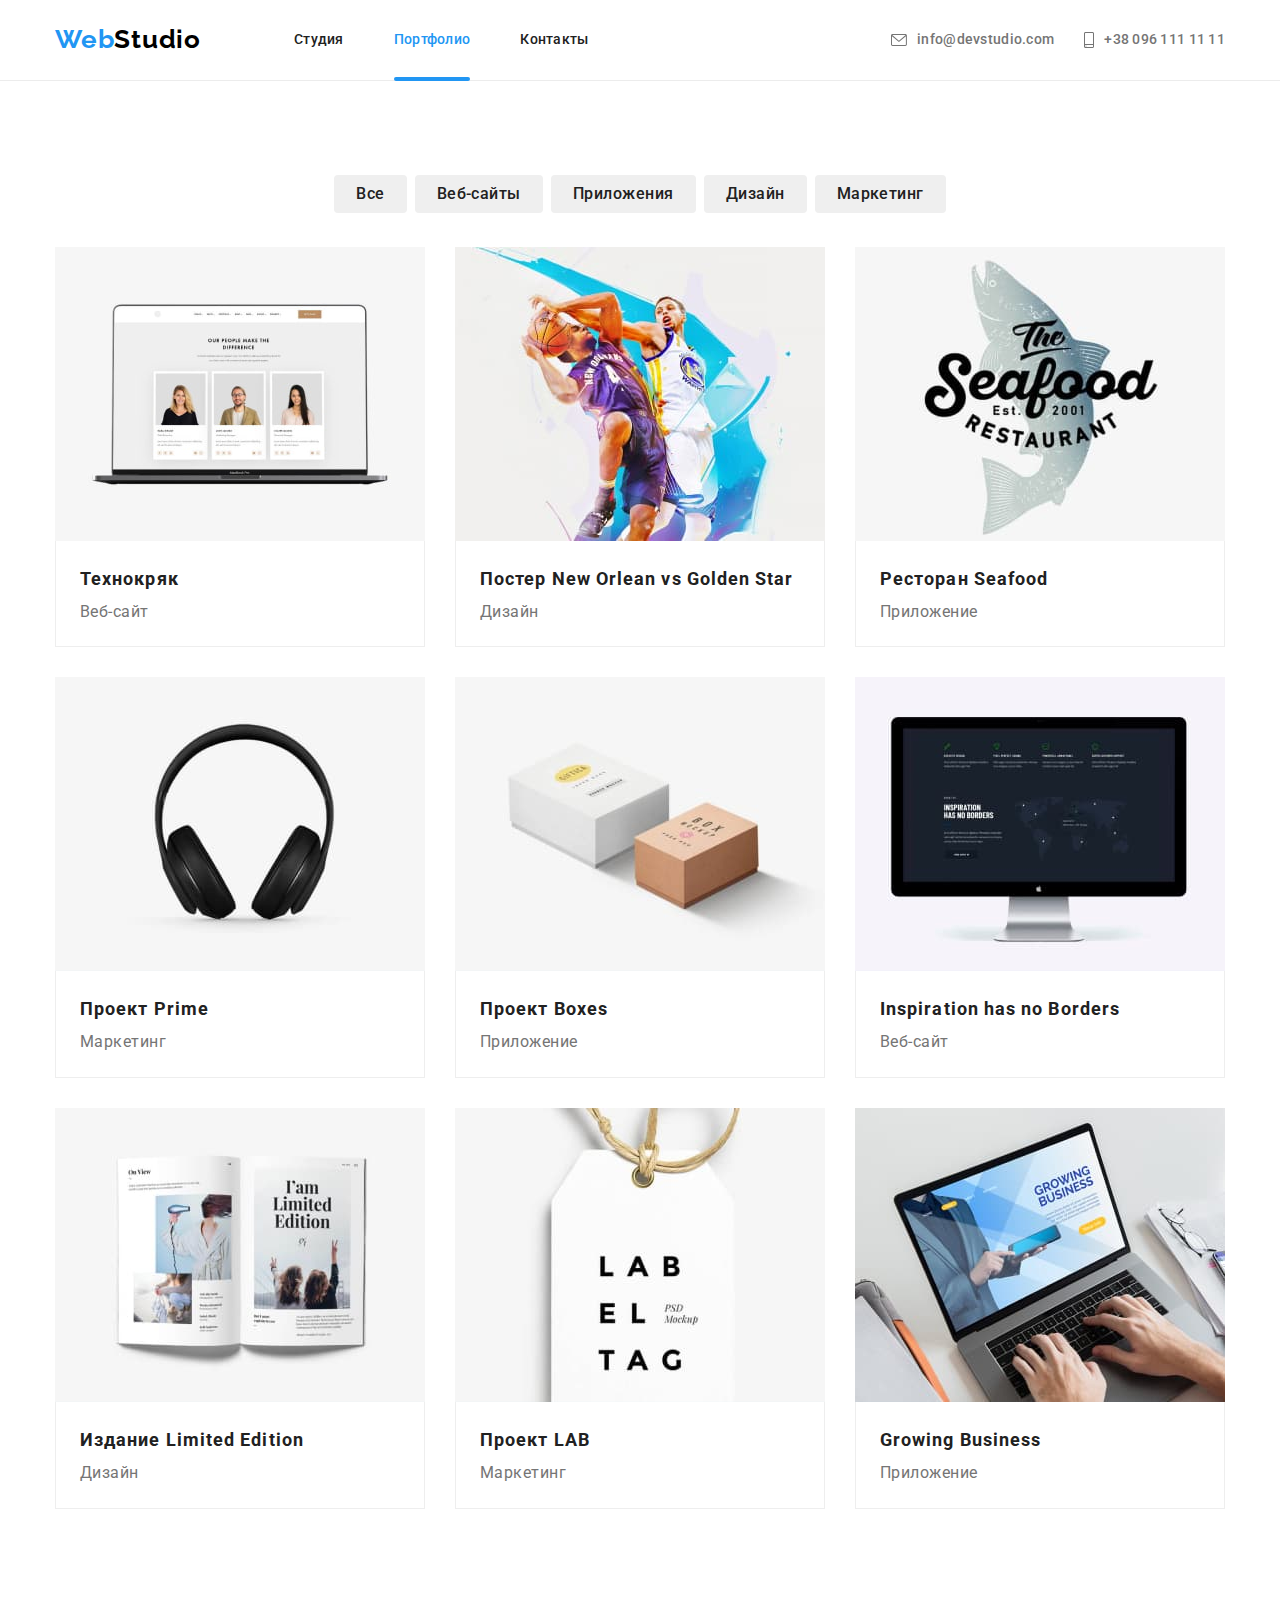
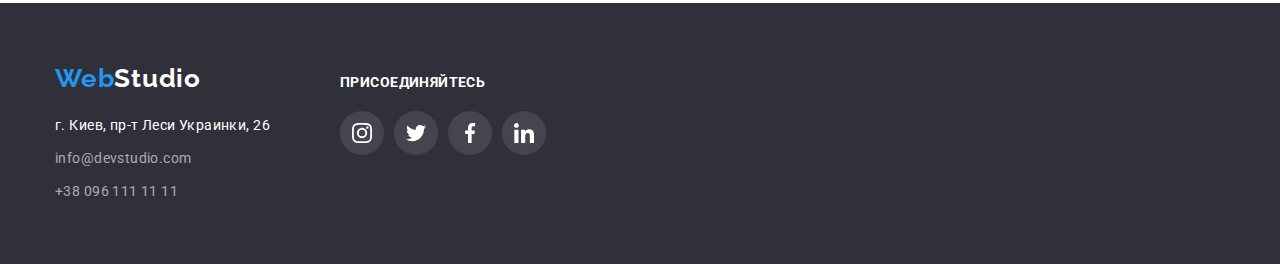
==== portfolio.html @ 19ef288f "clone rep" ====
<!DOCTYPE html>
<html lang="en">

<head>
    <meta charset="UTF-8">
    <meta http-equiv="X-UA-Compatible" content="IE=edge">
    <meta name="viewport" content="width=device-width, initial-scale=1.0">
    <link rel="preconnect" href="https://fonts.googleapis.com">
    <link rel="preconnect" href="https://fonts.gstatic.com" crossorigin>
    <link
        href="https://fonts.googleapis.com/css2?family=Raleway:wght@700&family=Roboto:wght@400;500;700;900&display=swap"
        rel="stylesheet">
    <link href="https://cdnjs.cloudflare.com/ajax/libs/modern-normalize/1.1.0/modern-normalize.min.css"
        rel="stylesheet">
    <link rel="stylesheet" href="./css/styles.css">
    <title>Document</title>
</head>

<body>
    <!--Header-->
    <header class="header">
        <div class="container first">
            <nav class="nav">
                <a href="./index.html" class="logo"><span class="web">Web</span>Studio</a>
                <ul class="site-nav list">
                    <li class="item"><a href="./index.html" class="site-nav special link">Студия</a></li>
                    <li class="item"><a href="./portfolio.html" class="site-nav link current">Портфолио</a></li>
                    <li class="item"><a href="" class="site-nav special link">Контакты</a></li>
                </ul>
            </nav>
            <ul class="contacts-links list">
                <li class="item"><a href="mailto:info@devstudio.com" class="contacts-list link">
                        <svg class="icon-envelope">
                            <use href="./images/symbol-defs.svg#icon-envelope"></use>
                        </svg>info@devstudio.com</a></li>
                <li class="item"><a href="tel:+380961111111" class="contacts-list link">
                        <svg class="icon-smartphone">
                            <use href="./images/symbol-defs.svg#icon-smartphone"></use>
                        </svg>+38 096 111 11 11</a></li>
            </ul>
        </div>
    
    </header>
    <!-- Main -->
    <main>
        <section class="section">
           <div class="container">
                <h1 class="visually-hidden">Портфолио</h1>
                <ul class="btn list">
                    <li><button type="button" class="filter">Все</button></li>
                    <li><button type="button" class="filter">Веб-сайты</button></li>
                    <li><button type="button" class="filter">Приложения</button></li>
                    <li><button type="button" class="filter">Дизайн</button></li>
                    <li><button type="button" class="filter">Маркетинг</button></li>
                </ul>
                <ul class="portfolio list">
                    <li class="item">
                        <article class="portfolio-art">
                            <a href="#" class="portfolio link">
                                <div class="portfolio-thumb">
                                    <img src="./images/portfolio-technokryak.jpg" alt="Ноутбук на экране которого сайт" width="370">
                                    <div class="overlay">
                                        <p>Технокряк это современная площадка распространения коронавируса. Компании используют эту платформу для цифрового
                                        шпионажа и атак на защищённые сервера конкурентов.</p>
                                    </div>
                                </div>
                                <div class="portfolio-text">
                                    <h2 class="portfolio-title">Технокряк</h2>
                                    <p class="portfolio-item">Веб-сайт</p>
                                </div>
                            </a>
                        </article>
                    </li>
                    <li class="item">
                        <article class="portfolio-art">
                            <a href="#" class="portfolio link">
                                <div class="portfolio-thumb">
                                    <img src="./images/portfolio-orlean-golden.jpg" alt="два баскетболиста с мячом" width="370">
                                    <div class="overlay">
                                        <p>Технокряк это современная площадка распространения коронавируса. Компании используют эту платформу для цифрового
                                        шпионажа и атак на защищённые сервера конкурентов.</p>
                                    </div>
                                </div>
                                <div class="portfolio-text">
                                    <h2 class="portfolio-title">Постер New Orlean vs Golden Star</h2>
                                    <p class="portfolio-item">Дизайн</p>
                                </div>
                            </a>
                        </article>
                    </li>
                    <li class="item">
                        <article class="portfolio-art">
                            <a href="#" class="portfolio link">
                                <div class="portfolio-thumb">
                                    <img src="./images/portfolio-seafood.jpg" alt="рыба на эмблеме ресторана seafood" width="370">
                                    <div class="overlay">
                                        <p>Технокряк это современная площадка распространения коронавируса. Компании используют эту платформу для цифрового
                                        шпионажа и атак на защищённые сервера конкурентов.</p>
                                    </div>
                                </div>
                                <div class="portfolio-text">
                                    <h2 class="portfolio-title">Ресторан Seafood</h2>
                                    <p class="portfolio-item">Приложение</p>
                                </div>
                            </a>
                        </article>
                    </li>
                    <li class="item">
                        <article class="portfolio-art">
                            <a href="#" class="portfolio link">
                                <div class="portfolio-thumb">
                                    <img src="./images/portfolio-prime.jpg" alt="наушники" width="370">
                                    <div class="overlay">
                                        <p>Технокряк это современная площадка распространения коронавируса. Компании используют эту платформу для цифрового
                                        шпионажа и атак на защищённые сервера конкурентов.</p>
                                    </div>
                                </div>
                                <div class="portfolio-text">
                                    <h2 class="portfolio-title">Проект Prime</h2>
                                    <p class="portfolio-item">Маркетинг</p>
                                </div>
                            </a>
                        </article>
                    </li>
                    <li class="item">
                        <article class="portfolio-art">
                            <a href="#" class="portfolio link">
                                <div class="portfolio-thumb">
                                    <img src="./images/portfolio-boxes.jpg" alt="картонные коробки" width="370">
                                    <div class="overlay">
                                        <p>Технокряк это современная площадка распространения коронавируса. Компании используют эту платформу для цифрового
                                        шпионажа и атак на защищённые сервера конкурентов.</p>
                                    </div>
                                </div>
                                <div class="portfolio-text">
                                    <h2 class="portfolio-title">Проект Boxes</h2>
                                    <p class="portfolio-item">Приложение</p>
                                </div>
                            </a>
                        </article>
                    </li>
                    <li class="item">
                        <article class="portfolio-art">
                            <a href="#" class="portfolio link">
                                <div class="portfolio-thumb">
                                    <img src="./images/portfolio-inspiration.jpg" alt="рабочий сайт на мониторе компьютера Mac" width="370">
                                    <div class="overlay">
                                        <p>Технокряк это современная площадка распространения коронавируса. Компании используют эту платформу для цифрового
                                        шпионажа и атак на защищённые сервера конкурентов.</p>
                                    </div>
                                </div>
                                <div class="portfolio-text">
                                    <h2 class="portfolio-title">Inspiration has no Borders</h2>
                                    <p class="portfolio-item">Веб-сайт</p>
                                </div>
                            </a>
                        </article>
                    </li>
                    <li class="item">
                        <article class="portfolio-art">
                            <a href="#" class="portfolio link">
                                <div class="portfolio-thumb">
                                    <img src="./images/portfolio-limited.jpg" alt="пример дизайна на странице журнала" width="370">
                                    <div class="overlay">
                                        <p>Технокряк это современная площадка распространения коронавируса. Компании используют эту платформу для цифрового
                                        шпионажа и атак на защищённые сервера конкурентов.</p>
                                    </div>
                                </div>
                                <div class="portfolio-text">
                                    <h2 class="portfolio-title">Издание Limited Edition</h2>
                                    <p class="portfolio-item">Дизайн</p>
                                </div>
                            </a>
                        </article>
                    </li>
                    <li class="item">
                        <article class="portfolio-art">
                            <a href="#" class="portfolio link">
                                <div class="portfolio-thumb">
                                    <img src="./images/portfolio-lab.jpg" alt="бирка с логотипом" width="370">
                                    <div class="overlay">
                                        <p>Технокряк это современная площадка распространения коронавируса. Компании используют эту платформу для цифрового
                                        шпионажа и атак на защищённые сервера конкурентов.</p>
                                    </div>
                                </div>
                                <div class="portfolio-text">
                                    <h2 class="portfolio-title">Проект LAB</h2>
                                    <p class="portfolio-item">Маркетинг</p>
                                </div>
                            </a>
                        </article>
                    </li>
                    <li class="item">
                        <article class="portfolio-art">
                            <a href="#" class="portfolio link">
                                <div class="portfolio-thumb">
                                    <img src="./images/portfolio-growing.jpg" alt="сайт приложения на экране ноутбука" width="370">
                                    <div class="overlay">
                                        <p>Технокряк это современная площадка распространения коронавируса. Компании используют эту платформу для цифрового
                                        шпионажа и атак на защищённые сервера конкурентов.</p>
                                    </div>
                                </div>
                                <div class="portfolio-text">
                                    <h2 class="portfolio-title">Growing Business</h2>
                                    <p class="portfolio-item">Приложение</p>
                                </div>
                            </a>
                        </article>
                    </li>
                </ul>
           </div>
        </section>

    </main>
    <!-- Footer -->
    <footer class="footer">
        <div class="container">
            <div class="left-part">
                <a href="./index.html" class="logo"><span class="web">Web</span>Studio</a>
                <address>
                    <ul class="address list">
                        <li><a class="address link" href="https://goo.gl/maps/uApinmGLiM3RkcTs9" target="_blank"
                                rel="noreferrer noopener nofollow">г. Киев, пр-т Леси Украинки, 26</a></li>
                        <li><a class="contacts link" href="mailto:info@devstudio.com">info@devstudio.com</a></li>
                        <li><a class="contacts link" href="tel:+380961111111">+38 096 111 11 11</a></li>
                    </ul>
                </address>
            </div>
            <div class="middle-part">
                <h3 class="join">Присоединяйтесь</h3>
                <ul class="social list">
                    <li class="net"><a class="ref-footer" href="#">
                            <svg class="net-item">
                                <use href="./images/symbol-defs.svg#instagram-icon-white"></use>
                            </svg>
                        </a></li>
                    <li class="net"><a class="ref-footer" href="#">
                            <svg class="net-item">
                                <use href="./images/symbol-defs.svg#twitter-icon-white"></use>
                            </svg>
                        </a></li>
                    <li class="net"><a class="ref-footer" href="#">
                            <svg class="net-item">
                                <use href="./images/symbol-defs.svg#facebook-icon-white"></use>
                            </svg>
                        </a></li>
                    <li class="net"><a class="ref-footer" href="#">
                            <svg class="net-item">
                                <use href="./images/symbol-defs.svg#linkedin-icon-white"></use>
                            </svg>
                        </a></li>
                </ul>
            </div>
        </div>
    
    </footer>
</body>

</html>
---- css/styles.css ----
:root {
  --primary-color: #ffffff;
  --secondary-color: #2f303a;
  --accent-color: #2196f3;
  --our-team: #f5f4fa;

  --primary-text: #757575;
  --secondary-text: #212121;

  --item-gap: 30px;

  --icon-fill-color: #afb1b8;
}

body {
  color: var(--primary-text);
  background-color: var(--primary-color);
  font-family: "Roboto", sans-serif;
  font-style: normal;
  font-weight: 400;
  font-size: 14px;
  line-height: 1.71;
  letter-spacing: 0.03em;
}

.logo {
  display: block;
  padding-top: 24px;
  padding-bottom: 25px;

  color: #000;
  font-family: "Raleway", sans-serif;
  text-decoration: none;
  font-weight: 700;
  font-size: 26px;
  line-height: 1.19;
  letter-spacing: 0.03em;
}

.footer .logo {
  display: inline-block;
  padding-top: 0;
  padding-bottom: 0;
  margin-bottom: 20px;
  color: #fff;
}
.web {
  color: var(--accent-color);
}

.list {
  list-style: none;
}
ul {
  margin-top: 0;
  margin-bottom: 0;
  padding-inline-start: 0;
}

/* Header */

.header {
  border-bottom: 1px solid #ececec;
}

.link {
  font-style: normal;
  font-weight: 500;
  font-size: 14px;
  line-height: 1.14;
  letter-spacing: 0.02em;
  text-decoration: none;
}

.site-nav {
  display: flex;

  color: var(--secondary-text);

}

.site-nav.list {
  margin-left: 93px;
}

.site-nav .item {
  margin-right: 50px;
}

.site-nav .item:last-child {
  margin-right: 0;
}

.site-nav.link {
  display: block;
  padding-top: 32px;
  padding-bottom: 32px;
}

.contacts-links {
  display: flex;
  margin-left: auto;
}

.contacts-links .item + .item {
  margin-left: 30px;
}
.icon-envelope {
  width: 16px;
  height: 12px;
  margin-right: 10px;
  fill: currentColor;
}
.icon-smartphone {
  width: 10px;
  height: 16px;
  margin-right: 10px;
  fill: currentColor;
}

.contacts-list {
  display: inline-flex;
  align-items: center;
  color: var(--primary-text);
  padding-top: 32px;
  padding-bottom: 32px;
}

.site-nav,
.contacts-list {
  transition: color 250ms cubic-bezier(0.4, 0, 0.2, 1);
}

.site-nav:hover,
.contacts-list:hover,
.site-nav:focus,
.contacts-list:focus {
  color: var(--accent-color);

}
.icon-envelope:hover,
.icon-envelope:focus {
  fill: var(--accent-color);
}
.icon-smartphone:hover,
.icon-smartphone:focus {
  fill: var(--accent-color);
}

.current {
  color: var(--accent-color);
}
.item {
  position: relative;
}
.current::after {
  animation: intro 250ms cubic-bezier(0.4, 0, 0.2, 1);
}

.current::after,
.special::after {
  position: absolute;
  bottom: -1px;
  left: 0;
  display: inline-block;
  content: "";
  width: 100%;
  height: 4px;
  border-radius: 2px;
  background-color: var(--accent-color);
}

.special::after {
  transform: scaleX(0);
  opacity: 0;
  transition: transform 250ms cubic-bezier(0.4, 0, 0.2, 1), opacity 250ms cubic-bezier(0.4, 0, 0.2, 1);
}

.special:hover::after,
.special:focus::after {
  opacity: 1;
  transform: scaleX(1);
}

.container.first {
  display: flex;
  align-items: center;
}

.nav {
  display: flex;
  align-items: center;
}

.container {
  width: 1200px;
  margin: 0 auto;
  padding-left: 15px;
  padding-right: 15px;
  /* outline: 2px solid skyblue; */
}

/* Hero */
.hero {
  max-width: 1600px;
  height: 600px;
  text-align: center;
  padding: 200px 0;
  margin: 0 auto;
  background-image: linear-gradient(
      to right,
      rgba(47, 48, 58, 0.4),
      rgba(47, 48, 58, 0.4)
    ),
    url(../images/hero-background-img.jpg);
  background-size: cover;
  background-repeat: no-repeat;
  background-position: center;
}

.hero,
.footer {
  background-color: var(--secondary-color);
}

img {
  display: block;
  max-width: 100%;
  height: auto;
}

h1,
h2,
h3,
p {
  margin-top: 0;
  margin-bottom: 0;
}

.hero-header {
  margin-left: auto;
  margin-right: auto;
  margin-bottom: 30px;
  width: 696px;

  color: var(--primary-color);
  font-weight: 900;
  font-size: 44px;
  line-height: 1.36;
  letter-spacing: 0.06em;
  text-transform: uppercase;
}
.section {
  padding-top: 94px;
  padding-bottom: 94px;
}
.section-title {
  margin-bottom: 50px;

  color: var(--secondary-text);
  font-size: 36px;
  line-height: 1.16;
  text-align: center;
  letter-spacing: 0.03em;
}
.section.scope {
  padding-top: 0;
}

/* Portfolio */

.portfolio-title {
  color: var(--secondary-text);
  font-size: 18px;
  line-height: 2;
  letter-spacing: 0.06em;
}

.portfolio-item {
  color: var(--primary-text);
  font-weight: 400;
  font-size: 16px;
  line-height: 1.87;
  letter-spacing: 0.03em;
}
.portfolio.list {
  display: flex;
  flex-wrap: wrap;
  /* background-color: teal; */
  margin-top: calc(-1 * var(--item-gap));
  margin-left: calc(-1 * var(--item-gap));
}
.btn.list {
  display: flex;
  justify-content: center;
  margin-bottom: 34px;
}
.btn.list li:not(:last-child) {
  margin-right: 8px;
}
.portfolio .item {
  /* background-color: tomato; */
  /* width: 370px; */
  flex-basis: calc((100% - 90px) / 3);
  margin-top: var(--item-gap);
  margin-left: var(--item-gap);
}
.portfolio-text {
  padding: 20px 24px;
  background: var(--primary-color);
  border: 1px solid #eeeeee;
  border-top: transparent;
  box-sizing: border-box;
}
.portfolio.link {
  display: block;

  transition: box-shadow 250ms cubic-bezier(0.4, 0, 0.2, 1);
}
.portfolio.link:hover,
.portfolio.link:focus {
  box-shadow: 0px 1px 1px rgba(0, 0, 0, 0.12), 0px 4px 4px rgba(0, 0, 0, 0.06),
    1px 4px 6px rgba(0, 0, 0, 0.16);
}
.portfolio-thumb {
  position: relative;
  overflow: hidden;
}
.overlay {
  position: absolute;
  width: 100%;
  height: 100%;
  top: 0;
  left: 0;
  background-color: var(--accent-color);
  opacity: 0.9;
  padding: 63px 24px;

  transform: translatey(100%);

  transition: transform 250ms cubic-bezier(0.4, 0, 0.2, 1);
}
.overlay > p {
  color: var(--primary-color);

  font-style: normal
  font-weight: 400;
  font-size: 18px;
  line-height: 1.56;
  letter-spacing: 0.03em;
}
.portfolio.link:hover .overlay,
.portfolio.link:focus .overlay {
  transform: translatey(0);
}

/* Button types */
.order-services {
  color: var(--primary-color);
  background-color: var(--accent-color);
  font-family: inherit;
  font-style: normal;
  font-weight: 700;
  font-size: 16px;
  line-height: 1.87;
  display: inline-block;
  letter-spacing: 0.06em;
  cursor: pointer;
  box-shadow: 0px 4px 4px rgba(0, 0, 0, 0.15);
  border-radius: 4px;
  padding: 10px 32px;
  min-width: 200px;
  margin: 0 auto;
  border: none;

  transition: background-color 250ms cubic-bezier(0.4, 0, 0.2, 1);
}

.filter {
  color: var(--secondary-text);
  font-family: inherit;
  font-style: normal;
  font-weight: 500;
  font-size: 16px;
  line-height: 1.6;
  text-align: center;
  letter-spacing: 0.03em;
  cursor: pointer;
  border-radius: 4px;
  padding: 6px 22px;
  border: none;

  transition: color 250ms cubic-bezier(0.4, 0, 0.2, 1),
  background-color 250ms cubic-bezier(0.4, 0, 0.2, 1),
  box-shadow 250ms cubic-bezier(0.4, 0, 0.2, 1);
}

.order-services:hover,
.order-services:focus {
  background-color: #188ce8;
}

.filter:hover,
.filter:focus {
  color: var(--primary-color);
  background-color: var(--accent-color);
  box-shadow: 0px 3px 1px rgba(0, 0, 0, 0.1), 0px 1px 2px rgba(0, 0, 0, 0.08),
    0px 2px 2px rgba(0, 0, 0, 0.12);
}

.visually-hidden {
  position: absolute;
  width: 1px;
  height: 1px;
  margin: -1px;
  border: 0;
  padding: 0;

  white-space: nowrap;
  clip-path: inset(100%);
  clip: rect(0 0 0 0);
  overflow: hidden;
}

/* Peculiarities */

.subheader {
  margin-bottom: 10px;

  color: var(--secondary-text);
  font-size: 14px;
  line-height: 1.14;
  letter-spacing: 0.03em;
  text-transform: uppercase;
}
.peculiarities.list {
  display: flex;
}

.peculiarities .item {
  flex-basis: calc(100% / 4 - 30px);
}

.peculiarities .item + .item {
  margin-left: 30px;
}

.thumb {
  display: flex;
  justify-content: center;
  align-items: center;
  background-color: var(--our-team);
  margin-bottom: 30px;
  height: 120px;
  border-radius: 4px;
}

/* Scope */
.scope.list {
  display: flex;
  justify-content: space-between;
}
.scope-item {
  position: relative;
}
.scope-thumb {
  display: flex;
  justify-content: center;
  align-items: center;
  position: absolute;
  width: 100%;
  height: 70px;
  bottom: 0;
  left: 0;
  background-color: rgba(47, 48, 58, 0.8);

  font-weight: 700;
  line-height: 1.14;
  text-align: center;
  text-transform: uppercase;
  color: var(--primary-color);
}

/* Our team */
.section.team {
  padding-top: 94px;
  padding-bottom: 94px;
  margin-bottom: 0;
}
.team {
  background-color: var(--our-team);
}
.teammates {
  color: var(--secondary-text);
  font-weight: 500;
  font-size: 16px;
  line-height: 1.18;
  text-align: center;
  margin-bottom: 10px;
}
.teammates-occupation {
  font-size: 16px;
  line-height: 1.18;
  text-align: center;
  margin-bottom: 16px;
}
.team.list {
  display: flex;
  flex-basis: calc((100% - 90px) / 4);
}
.team-item {
  margin-right: 30px;
  background: #ffffff;
  box-shadow: 0px 1px 3px rgba(0, 0, 0, 0.12), 0px 1px 1px rgba(0, 0, 0, 0.14),
    0px 2px 1px rgba(0, 0, 0, 0.2);
  border-radius: 0px 0px 4px 4px;
}
.team-item:nth-child(4n) {
  margin-right: 0;
}

.card-text {
  padding-top: 30px;
  padding-bottom: 30px;
  padding-left: 32px;
  padding-right: 32px;
}
.social-item {
  width: 20px;
  height: 20px;
  fill: currentColor;

  transition: fill 250ms cubic-bezier(0.4, 0, 0.2, 1);
}
.social .slot + .slot {
  margin-left: 10px;
}

.ref {
  display: flex;
  justify-content: center;
  align-items: center;
  width: 44px;
  height: 44px;
  border-radius: 50%;
  color: var(--icon-fill-color);

  transition: background-color 250ms cubic-bezier(0.4, 0, 0.2, 1);
}
.ref:hover,
.ref:focus {
  background-color: var(--accent-color);
}
.ref:hover .social-item,
.ref:focus .social-item {
  fill: var(--primary-color);
}

/* Our customers */
.customers.list {
  display: flex;
  justify-content: space-between;
  flex-basis: calc((100% - 150px) / 6);
}
.thumb-customers {
  display: flex;
  justify-content: center;
  align-items: center;
  color: var(--icon-fill-color);
  background-color: var(--primary-color);
  width: 170px;
  height: 92px;
  border: 1px solid var(--icon-fill-color);
  border-radius: 4px;

  transition: border-color 250ms cubic-bezier(0.4, 0, 0.2, 1);
}
.customers .customer + .customer {
  margin-left: 30px;
}
.customers-item {
  width: 106px;
  height: 60px;
  fill: currentColor;

  transition: fill 250ms cubic-bezier(0.4, 0, 0.2, 1);
}
.thumb-customers:hover,
.thumb-customers:focus {
  border-color: var(--accent-color);
}

.thumb-customers:hover .customers-item,
.thumb-customers:focus .customers-item {
  fill: var(--accent-color);
}

/* Footer */
.address.link {
  color: var(--primary-color);
  font-weight: 400;
  font-size: 14px;
  line-height: 1.71;
  letter-spacing: 0.03em;
}

.address.list {
  display: inline-block;
}

.contacts.link {
  color: rgba(255, 255, 255, 0.6);
  font-weight: 400;
  line-height: 1.71;
  letter-spacing: 0.03em;
}

.address.list li:not(:last-child) {
  margin-bottom: 9px;
}
.address.link,
.contacts.link {
  transition: color 250ms cubic-bezier(0.4, 0, 0.2, 1);
}

.address.link:hover,
.contacts.link:hover,
.address.link:focus,
.contacts.link:focus {
  color: var(--accent-color);
}
.footer {
  padding-top: 60px;
  padding-bottom: 60px;
}
.footer .container {
  display: flex;
  justify-content: flex-start;
  align-items: baseline;
}
.left-part {
  margin-right: 70px;
  max-width: 231px;
}
.middle-part {
  width: 206px;
}
.join {
  margin-bottom: 20px;

  color: var(--primary-color);
  font-weight: 700;
  font-size: inherit;
  line-height: 1.14;
  text-transform: uppercase;
}
.social.list {
  display: flex;
  justify-content: space-between;
}

.net {
  background-color: rgba(255, 255, 255, 0.1);
  border-radius: 50%;
}
.net-item {
  width: 20px;
  height: 20px;
  fill: currentColor;
}

.ref-footer {
  display: flex;
  justify-content: center;
  align-items: center;
  width: 44px;
  height: 44px;
  border-radius: 50%;

  transition: background-color 250ms cubic-bezier(0.4, 0, 0.2, 1);
}
.ref-footer:hover,
.ref-footer:focus {
  background-color: var(--accent-color);
}

.social .net + .net {
  margin-left: 10px;
}
/* Modal window */
.backdrop {
  position: fixed;
  top: 0;
  left: 0;
  width: 100%;
  height: 100%;
  background-color: rgba(0, 0, 0, 0.2);
  
  opacity: 1;

  transition: opacity 250ms cubic-bezier(0.4, 0, 0.2, 1),
  visibility 250ms cubic-bezier(0.4, 0, 0.2, 1);
}

.backdrop.is-hidden {
  visibility: hidden;
  opacity: 0;
  pointer-events: none;
}

.backdrop.is-hidden .modal {
  transform: translate(-50%, -50%) scale(0.8);
}
.modal {
  position: absolute;
  top: 50%;
  left: 50%;
  padding: 8px;
  border-radius: 4px;

  width: 528px;
  height: 581px;
  background-color: var(--primary-color);

  transform: translate(-50%, -50%) scale(1);
  transition: transform 250ms cubic-bezier(0.4, 0, 0.2, 1);
}
.modal-button {
  padding: 0;
  position: absolute;
  top: 8px;
  right: 8px;
  border-radius: 50%;
  border: none;
  width: 30px;
  height: 30px;
  background-color: transparent;
}
.closing-icon {
  stroke: rgba(0, 0, 0, 0.1);
}

/* Animations here */

@keyframes intro {
  0% {
    transform: scaleX(0);
    opacity: 0;
  }
  50% {
    transform: scaleX(0.5);
    opacity: 0.5;
  }
  100% {
    transform: scaleX(1);
    opacity: 1;
  }
}
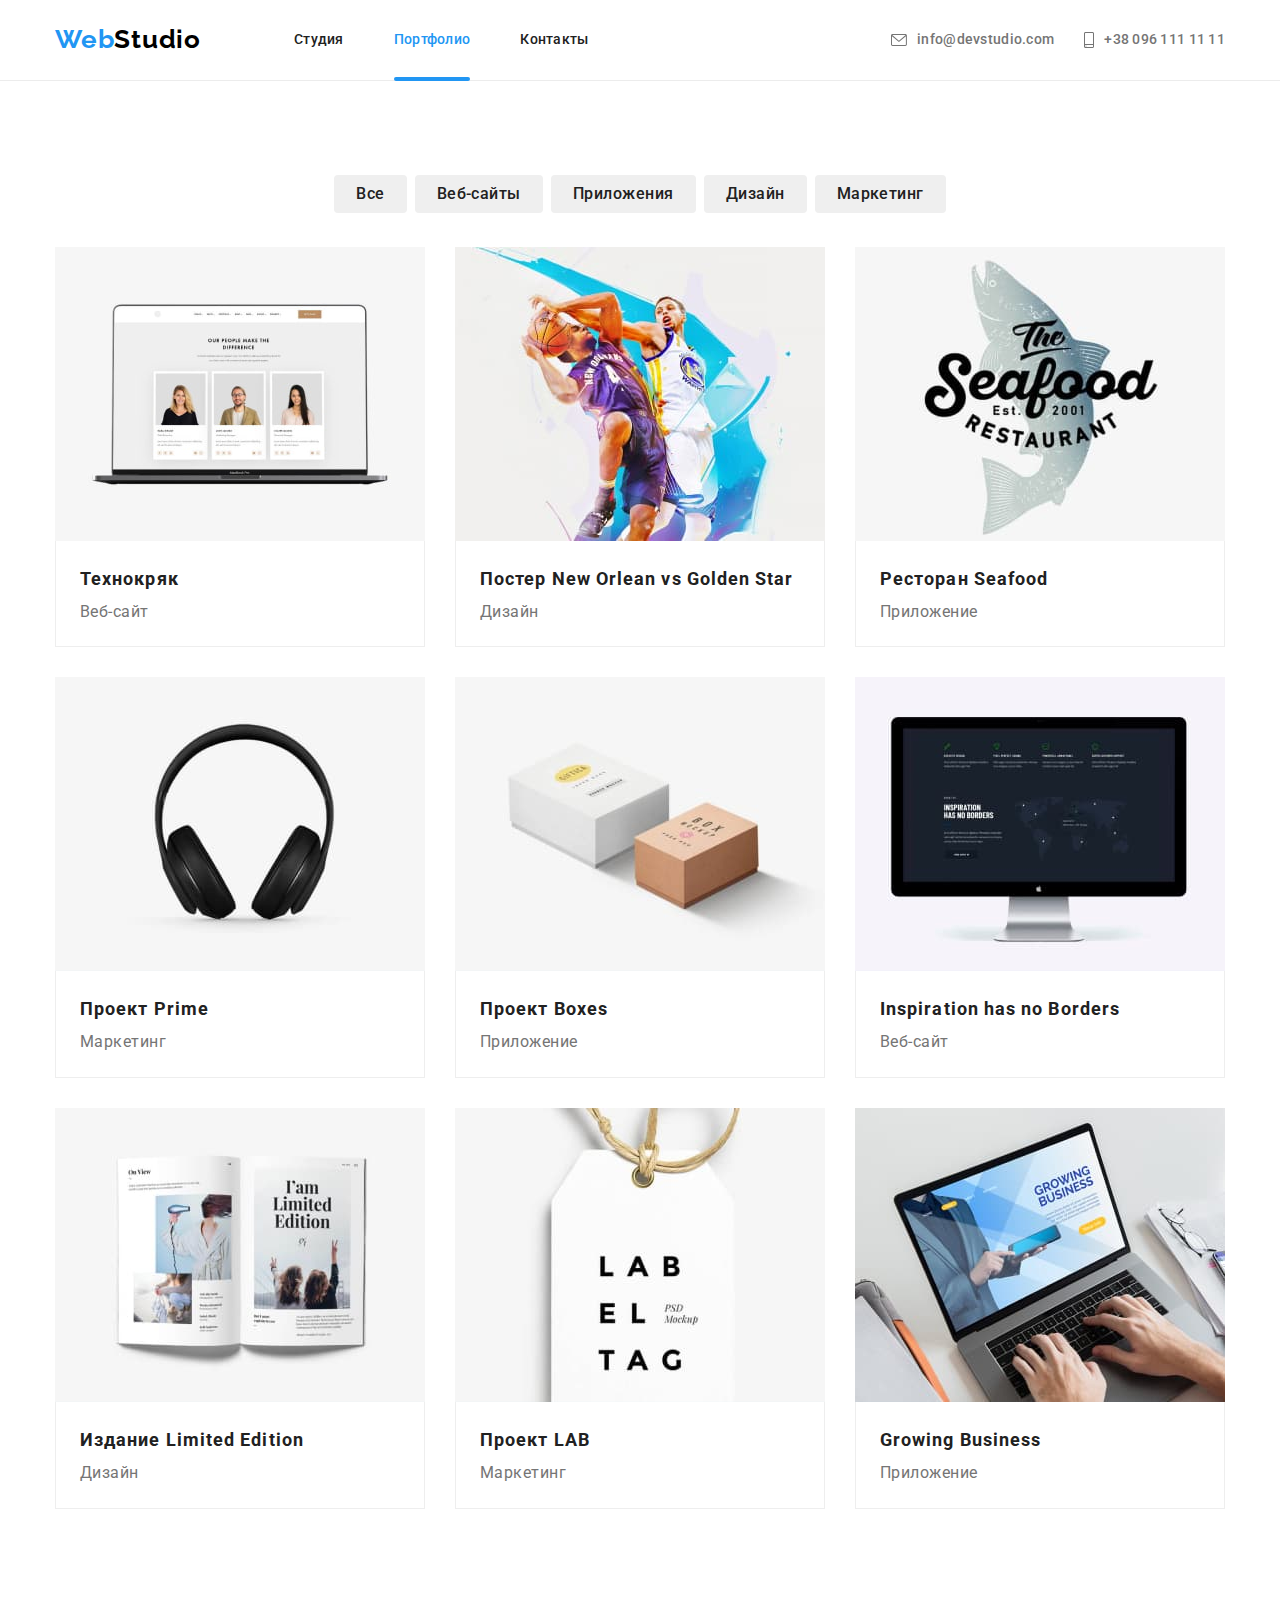
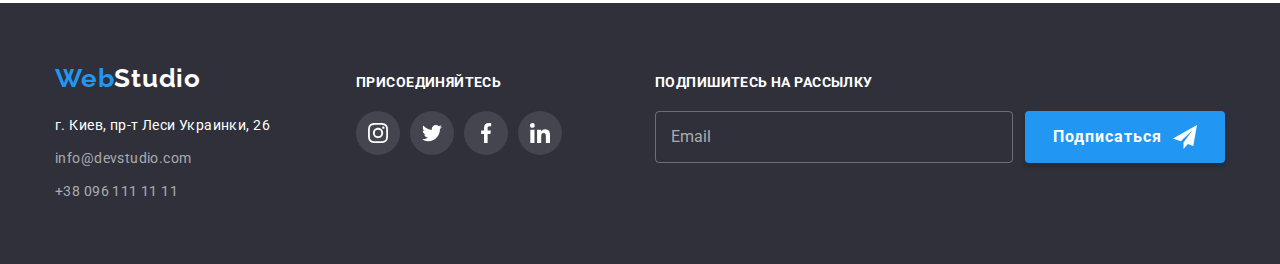
==== commit 9483c4d8: "add footer form" ====
--- a/portfolio.html
+++ b/portfolio.html
@@ -251,6 +251,21 @@
                         </a></li>
                 </ul>
             </div>
+            <form>
+                <h3 class="join">Подпишитесь на рассылку</h3>
+                <div class="join-section">
+                    <label class="join-label">
+                        <input type="email" class="email" placeholder="Email" required></input>
+                    </label>
+                    <button type="submit" class="submit">
+                        <div class="submit-button-content">Подписаться
+                            <svg class="icon-send" width="24" height="24">
+                                <use href="./images/symbol-defs.svg#icon-send"></use>
+                            </svg>
+                        </div>
+                    </button>
+                </div>
+            </form>
         </div>
     
     </footer>
--- a/css/styles.css
+++ b/css/styles.css
@@ -355,7 +355,8 @@
 }
 
 /* Button types */
-.order-services {
+.order-services,
+.submit {
   color: var(--primary-color);
   background-color: var(--accent-color);
   font-family: inherit;
@@ -400,6 +401,11 @@
   background-color: #188ce8;
 }
 
+.submit:hover,
+.submit:focus {
+  background-color: #188ce8;
+}
+
 .filter:hover,
 .filter:focus {
   color: var(--primary-color);
@@ -635,15 +641,15 @@
 }
 .footer .container {
   display: flex;
-  justify-content: flex-start;
   align-items: baseline;
 }
 .left-part {
   margin-right: 70px;
-  max-width: 231px;
+  width: 231px;
 }
 .middle-part {
   width: 206px;
+  margin-right: 93px;
 }
 .join {
   margin-bottom: 20px;
@@ -687,6 +693,38 @@
 .social .net + .net {
   margin-left: 10px;
 }
+
+.submit {
+  padding: 10px 28px;
+  margin-left: 12px;
+}
+
+.email {
+  padding: 15px;
+  border-radius: 4px;
+  border: 1px solid rgba(255, 255, 255, 0.3);
+  background-color: transparent;
+  color: var(--primary-color);
+  min-width: 358px;
+  font-size: 16px;
+  line-height: 1.25;
+}
+
+.email::placeholder {
+  color: rgba(255, 255, 255, 0.6);
+}
+
+.join-section {
+  display: flex;
+  justify-content: space-between;
+}
+
+.submit-button-content {
+  display: flex;
+  justify-content: space-between;
+  align-items: center;
+}
+
 /* Modal window */
 .backdrop {
   position: fixed;
